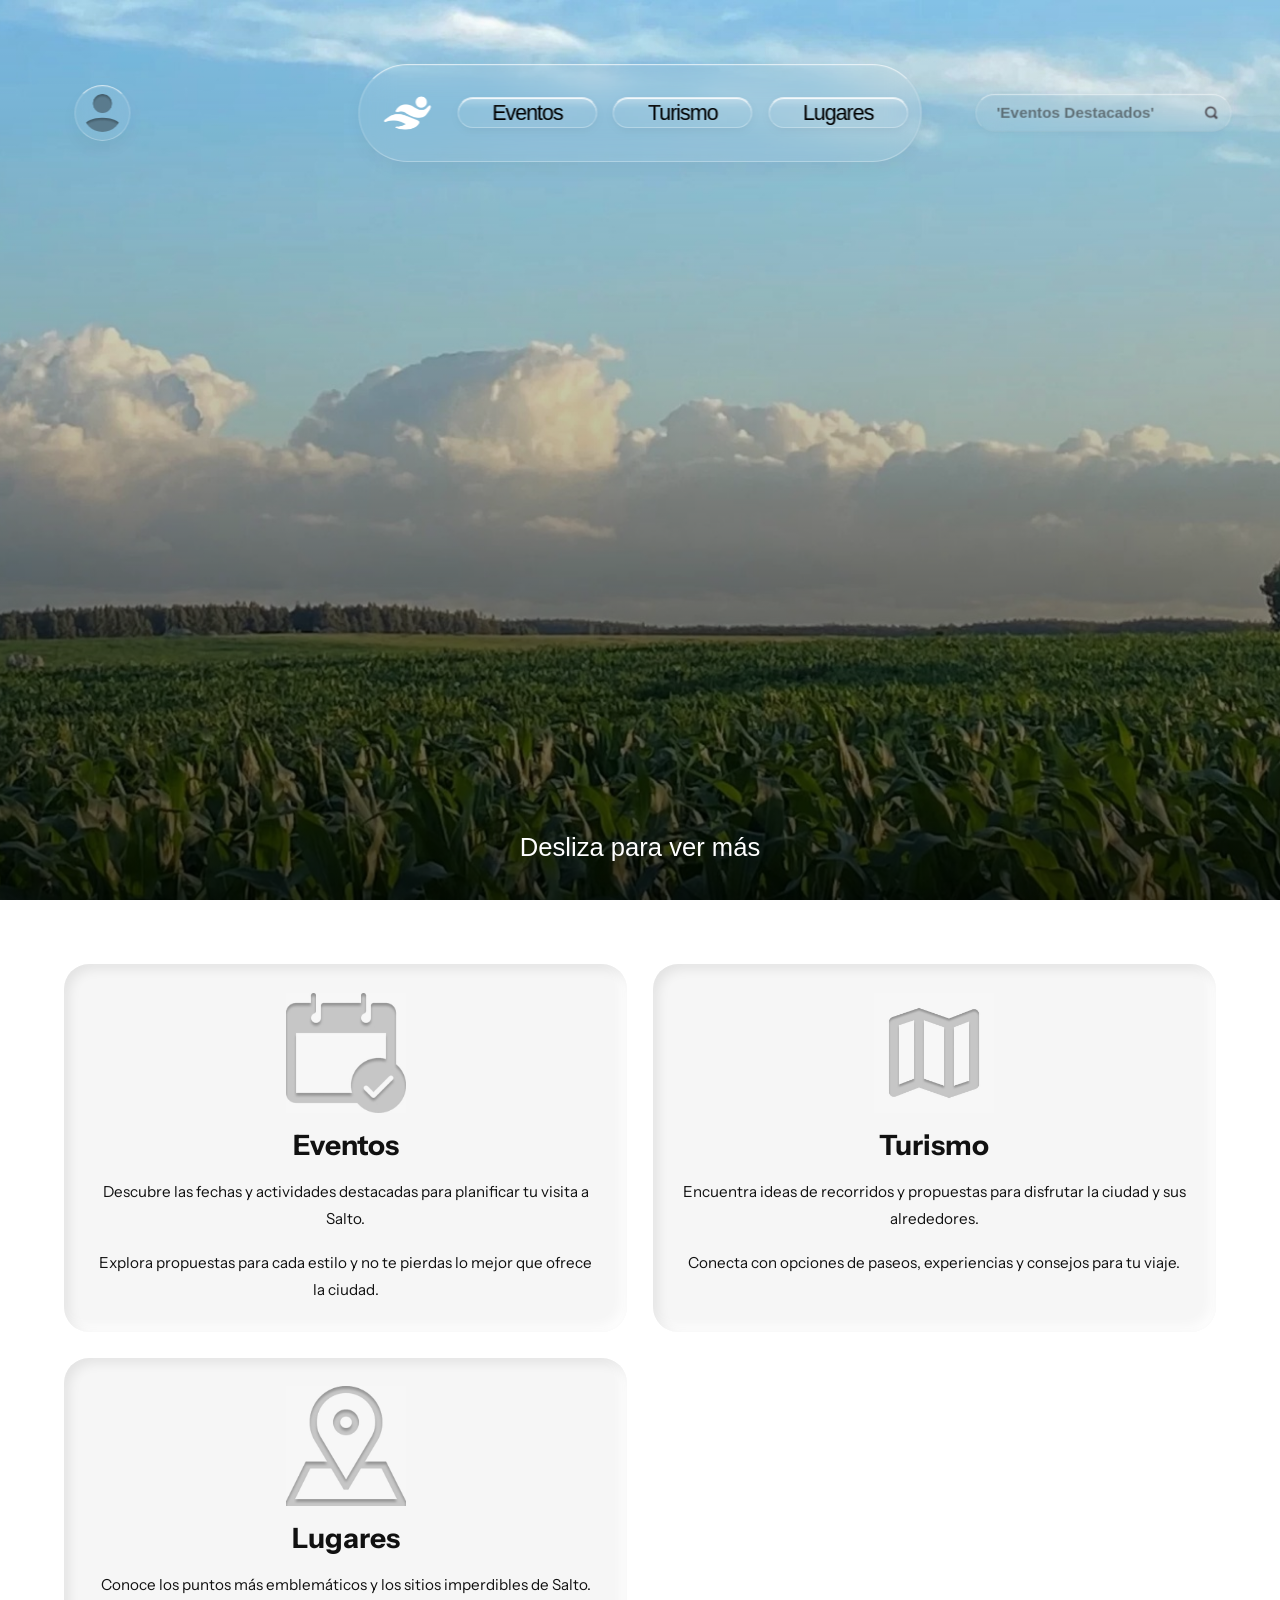
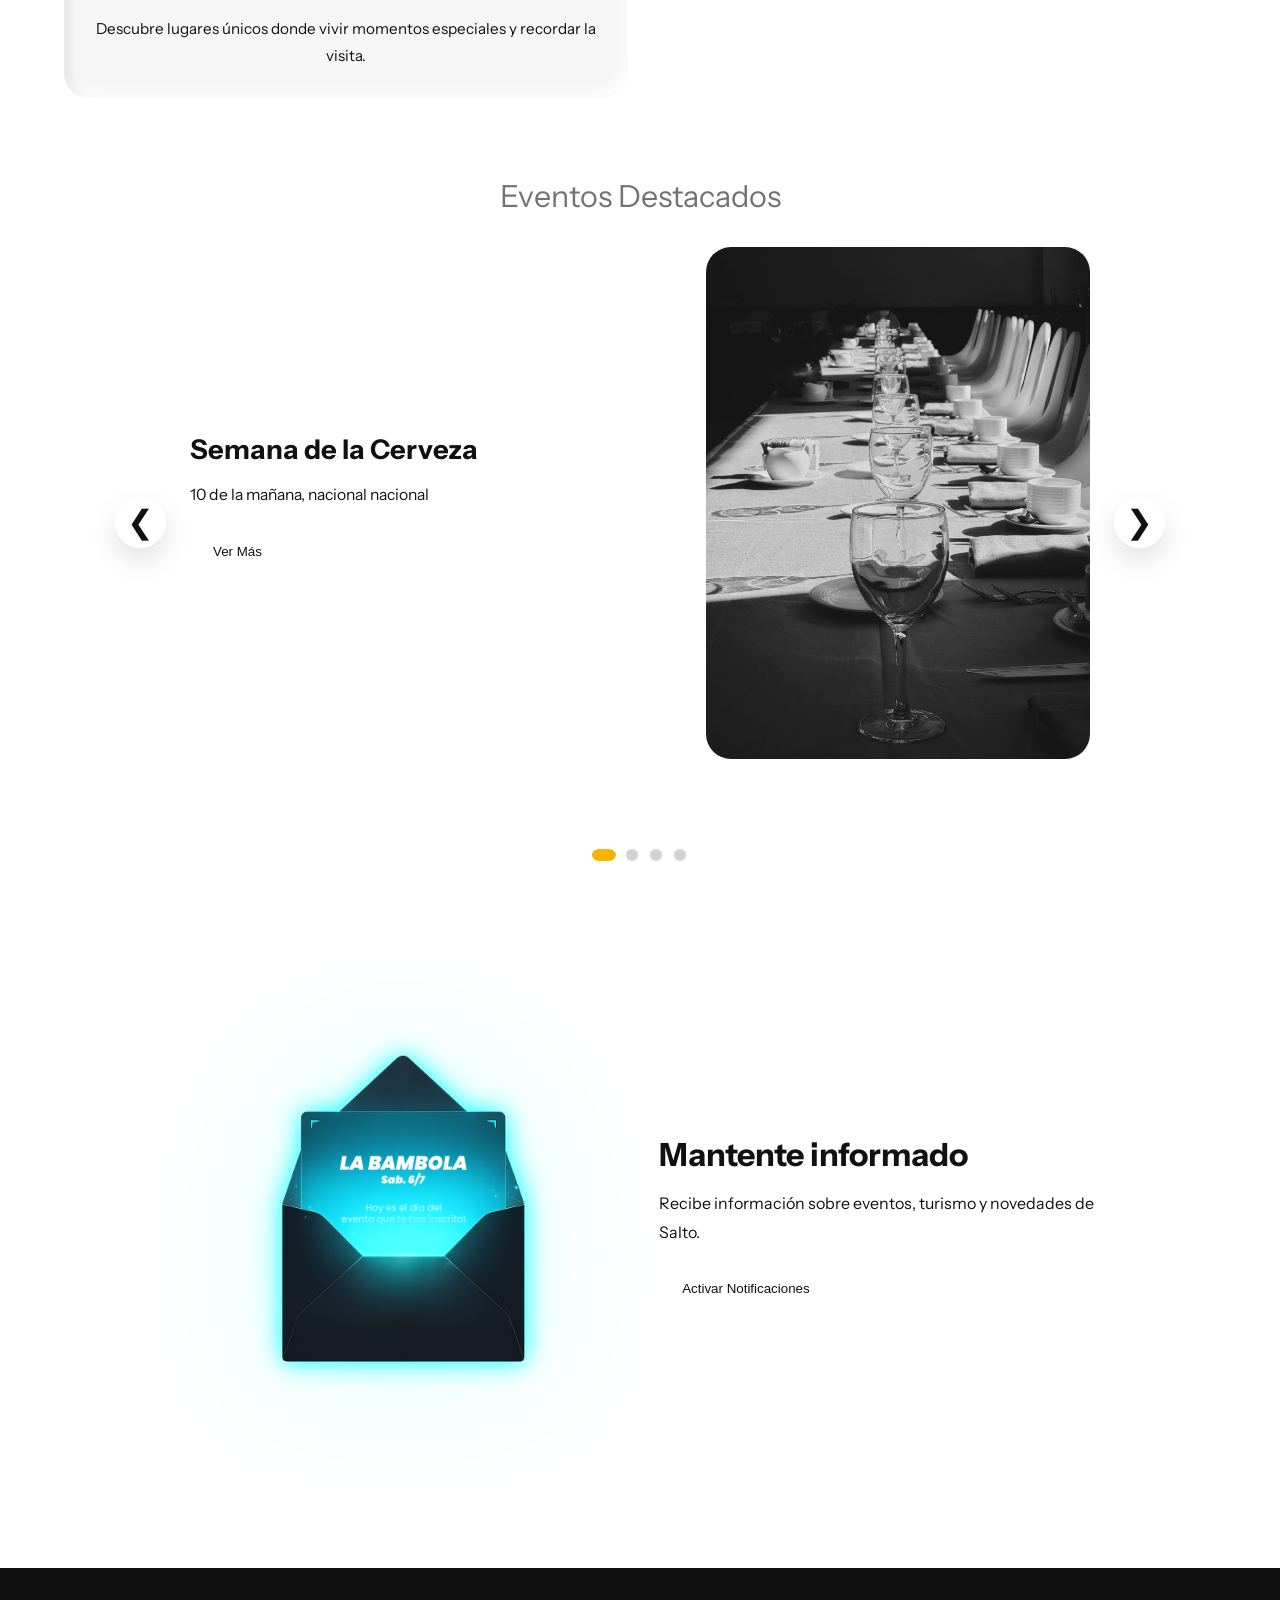
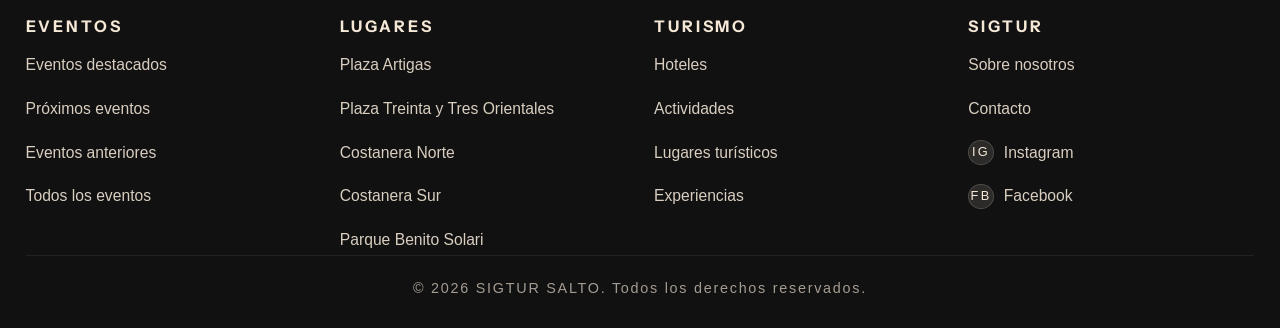
==== index.html @ a2dad2ca "proyecto actualizacion 14/6/2026" ====
<!DOCTYPE html>
<html lang="es">

<head>
    <meta charset="UTF-8">
    <meta name="viewport" content="width=device-width, initial-scale=1.0">
    <title>Sigtur Salto</title>
    <link rel="icon" href="/img/logoblanco.png">
    <link rel="preconnect" href="https://fonts.googleapis.com">
    <link rel="preconnect" href="https://fonts.gstatic.com" crossorigin>
    <link href="https://fonts.googleapis.com/css2?family=Montserrat:wght@300;400;500;600;700;800&family=Instrument+Sans:wght@300;400;500;600;700&display=swap"rel="stylesheet">
    <link rel="stylesheet" href="/css/estilos.css">
    <link rel="stylesheet" href="/css/intro.css">
</head>

<body>
    <div class="intro">
        <img src="/img/logoblanco.png">
    </div>
    <header class="menu-principal">
        <button class="hamburguesa">
            ☰
        </button>
        <nav class="menu">
            <a href="index.html" class="logo-link">
                <img src="/img/logoblanco.png" class="logo-menu" alt="Sigtur">
            </a>
            <a href="eventos.html">Eventos</a>
            <a href="turismo.html">Turismo</a>
            <a href="lugares.html">Lugares</a>
        </nav>

        <div class="barra-busqueda">
            <input type="text" placeholder="'Eventos Destacados'">
            <img src="/img/lupa.png" alt="Buscar">
        </div>

        <div class="perfil">
            <button class="perfil-btn">
                <img src="/img/user.png" alt="Perfil">
            </button>

            <div class="perfil-menu">
                <a href="#">Datos Personales</a>
                <a href="#">Configuración</a>
                <a href="#">Ayuda</a>
                <a href="#">Reportes</a>
                <a href="#">Cambiar Cuenta</a>
                <a href="#">Cerrar Sesión</a>
            </div>
        </div>

    </header>

    <section class="pantalla-inicio">
        <img class="imagen-inicio" src="/img/inicio.jpeg" alt="Salto">
        <div class="degradado-inferior"></div>
        <p class="texto-deslizar">
            Desliza para ver más
        </p>
    </section>


    <section class="seccion-features">

        <div class="feature">
            <img src="/img/eventos.jpeg" alt="Eventos">
            <h3>Eventos</h3>
            <p>Descubre las fechas y actividades destacadas para planificar tu visita a Salto.</p>
            <p>Explora propuestas para cada estilo y no te pierdas lo mejor que ofrece la ciudad.</p>
        </div>
        <div class="feature">
            <img src="/img/turismo.jpeg" alt="Turismo">
            <h3>Turismo</h3>
            <p>Encuentra ideas de recorridos y propuestas para disfrutar la ciudad y sus alrededores.</p>
            <p>Conecta con opciones de paseos, experiencias y consejos para tu viaje.</p>
        </div>
        <div class="feature">
            <img src="/img/lugares.jpeg" alt="Lugares">
            <h3>Lugares</h3>
            <p>Conoce los puntos más emblemáticos y los sitios imperdibles de Salto.</p>
            <p>Descubre lugares únicos donde vivir momentos especiales y recordar la visita.</p>
        </div>

    </section>

    <section class="seccion-eventos">
        <h2>Eventos Destacados</h2>
        <div class="carrusel">
            <button class="flecha izquierda">
                ❮
            </button>
            <div class="contenedor-slides">
                <div class="slide activo">
                    <div class="info-evento">
                        <h3>Semana de la Cerveza</h3>
                        <p>10 de la mañana, nacional nacional</p>
                        <button>Ver Más</button>
                    </div>
                    <img src="/img/evento1.jpg" alt="Evento">
                </div>
                <div class="slide">
                    <div class="info-evento">
                        <h3>Festival de Música</h3>
                        <p>Artistas nacionales e internacionales.</p>
                        <button>Ver Más</button>
                    </div>

                    <img src="/img/evento1.jpg" alt="Evento">
                </div>
                <div class="slide">
                    <div class="info-evento">
                        <h3>Encuentro Deportivo</h3>
                        <p>Competiciones y actividades para todos.</p>
                        <button>Ver Más</button>
                    </div>
                    <img src="/img/evento3.jpg" alt="Evento">
                </div>
                <div class="slide">
                    <div class="info-evento">
                        <h3>Fiesta Tradicional</h3>
                        <p>Cultura y gastronomía local.</p>
                        <button>Ver Más</button>
                    </div>
                    <img src="/img/evento4.jpg" alt="Evento">
                </div>
            </div>

            <button class="flecha derecha">
                ❯
            </button>

        </div>

        <div class="indicadores">
            <span class="indicador activo"></span>
            <span class="indicador"></span>
            <span class="indicador"></span>
            <span class="indicador"></span>
        </div>

    </section>

    <section class="seccion-notificaciones">

        <div class="contenedor-carta">
            <img src="/img/carta.png" alt="Carta" class="imagen-carta">
            <div class="texto-carta">
                <h2>Mantente informado</h2>
                <p>Recibe información sobre eventos, turismo y novedades de Salto.</p>
                <button>Activar Notificaciones</button>
            </div>
        </div>
    </section>

    <footer class="footer">
        <div class="footer-grid">
            <div class="footer-col">
                <h4>EVENTOS</h4>
                <a href="/html/eventos.html" class="footer-link">Eventos destacados</a>
                <a href="/html/eventos.html" class="footer-link">Próximos eventos</a>
                <a href="/html/eventos.html" class="footer-link">Eventos anteriores</a>
                <a href="/html/eventos.html" class="footer-link">Todos los eventos</a>
            </div>

            <div class="footer-col">
                <h4>LUGARES</h4>
                <a href="/html/plaza-artigas.html" class="footer-link">Plaza Artigas</a>
                <a href="/html/plaza-33.html" class="footer-link">Plaza Treinta y Tres Orientales</a>
                <a href="/html/costanera-norte.html" class="footer-link">Costanera Norte</a>
                <a href="/html/costanera-sur.html" class="footer-link">Costanera Sur</a>
                <a href="/html/plaza-flores.html" class="footer-link">Parque Benito Solari</a>
            </div>

            <div class="footer-col">
                <h4>TURISMO</h4>
                <a href="/html/lugares.html" class="footer-link">Hoteles</a>
                <a href="/html/lugares.html" class="footer-link">Actividades</a>
                <a href="/html/lugares.html" class="footer-link">Lugares turísticos</a>
                <a href="/html/lugares.html" class="footer-link">Experiencias</a>
            </div>

            <div class="footer-col footer-col--social">
                <h4>SIGTUR</h4>
                <a href="#" class="footer-link">Sobre nosotros</a>
                <a href="#" class="footer-link">Contacto</a>
                <a href="https://instagram.com/sigtur_salto" target="_blank" class="footer-link footer-link--icon">
                    <span class="social-icon">IG</span>Instagram
                </a>
                <a href="https://facebook.com/sigtur" target="_blank" class="footer-link footer-link--icon">
                    <span class="social-icon">FB</span>Facebook
                </a>
            </div>
        </div>
        </div>

        <div class="footer-bottom">
            <p>&copy; 2026 SIGTUR SALTO. Todos los derechos reservados.</p>
        </div>
    </footer>

    <script src="/js/script.js"></script>
</body>

</html>
---- css/estilos.css ----
﻿* {
    margin: 0;
    padding: 0;
    box-sizing: border-box;
}

:root {
    --site-max-width: 1400px;
    --section-gap: clamp(16px, 1.2vw, 30px);
    --card-padding: clamp(1.8rem, 2vw, 2.5rem);
    --menu-gap: clamp(14px, 1.2vw, 24px);
    --menu-padding: clamp(0.75rem, 1vw, 1.6rem);
    --button-font: clamp(1.35rem, 1.35vw, 2rem);
    --control-size: clamp(2.8rem, 3.2vw, 4.2rem);
    --text-lg: clamp(1rem, 1vw, 1.15rem);
    --text-xl: clamp(1.75rem, 2vw, 2.4rem);
    --text-xxl: clamp(2.1rem, 2.5vw, 3rem);
}

html {
    scroll-behavior: smooth;
}

body {
    font-family: 'Instrument Sans', sans-serif;
    background: #ffffff;
    overflow-x: hidden;
    color: #111;
}

a {
    text-decoration: none;
}

img {
    display: block;
    max-width: 100%;
}

/* excepiones de menu en fuentes */
.menu a:not(.logo-link),
.texto-deslizar,
.perfil-menu a,
.footer-brand p,
.footer-link,
.footer-bottom {
    font-family: 'Poppins', sans-serif;
}

/* menu */
.menu-principal {
    position: absolute;
    top: clamp(2rem, 2.5vw, 6rem);
    left: 50%;
    transform: translateX(-50%);
    width: min(92%, 1380px);
    display: flex;
    justify-content: center;
    align-items: center;
    gap: var(--menu-gap);
    z-index: 100;
}

.menu {
    display: flex;
    align-items: center;
    gap: var(--menu-gap);
    padding: var(--menu-padding);
    border-radius: 999px;
    background: rgba(255, 255, 255, .07);
    backdrop-filter: blur(16px);
    -webkit-backdrop-filter: blur(16px);
    border-top: 1px solid rgba(255, 255, 255, 0.65);
    border-left: 1px solid rgba(255, 255, 255, .20);
    border-right: 1px solid rgba(255, 255, 255, .20);
    border-bottom: 1px solid rgba(255, 255, 255, 0.3);
    box-shadow: inset 0 1px 1px rgba(255, 255, 255, .15), 0 8px 18px rgba(0, 0, 0, .04);
    margin: auto;
}

.hamburguesa {
    display: none;
    width: var(--control-size);
    height: var(--control-size);
    border: none;
    border-radius: 20px;
    background: rgba(255, 255, 255, .08);
    backdrop-filter: blur(16px);
    -webkit-backdrop-filter: blur(16px);
    border-top: 1px solid rgba(255, 255, 255, .65);
    border-left: 1px solid rgba(255, 255, 255, .20);
    border-right: 1px solid rgba(255, 255, 255, .20);
    border-bottom: 1px solid rgba(255, 255, 255, .3);
    box-shadow:
        inset 0 1px 1px rgba(255, 255, 255, .15),
        0 8px 18px rgba(0, 0, 0, .04);
    font-size: clamp(1.25rem, 2vw, 3rem);
    cursor: pointer;
    transition: .3s;
}

.hamburguesa:hover {
    transform: scale(1.08);
}

/* logo */
.logo-menu {
    width: clamp(70px, 5vw, 95px);
    height: clamp(70px, 5vw, 95px);
    object-fit: contain;
}

.menu a.logo-link {
    padding: 0;
    background: none;
    border: none;
    box-shadow: none;
}

.menu a.logo-link:hover {
    transform: none;
    background: none;
    box-shadow: none;
}

.menu a.logo-link::before {
    display: none;
}

.menu a.logo-link .logo-menu {
    transition: .35s;
}

.menu a.logo-link:hover .logo-menu {
    transform: scale(1.1);
}

/* botones */
.menu a:not(.logo-link) {
    position: relative;
    display: flex;
    justify-content: center;
    align-items: center;
    height: clamp(1rem, 4vw, 1rem);
    min-width: clamp(110px, 12vw, 140px);
    padding: clamp(0.9rem, 1vw, 1.2rem) clamp(0.75rem, 0.8vw, 1rem);
    border-radius: 22px;
    text-decoration: none;
    font-size: var(--button-font);
    font-weight: 450;
    line-height: 1.4;
    letter-spacing: -0.05em;
    color: #000000;
    background: rgba(255, 255, 255, .03);
    backdrop-filter: blur(24px);
    border-top: 1px solid rgba(255, 255, 255, 0.65);
    border-left: 1px solid rgba(255, 255, 255, .20);
    border-right: 1px solid rgba(255, 255, 255, .20);
    border-bottom: 1px solid rgba(255, 255, 255, 0.3);
    box-shadow: inset 0 1px 1px rgba(255, 255, 255, .92), 0 3px 8px rgba(0, 0, 0, .05);
    overflow: hidden;
    transition: .4s ease;
}

.menu a:not(.logo-link)::before {
    content: "";
    position: absolute;
    top: 0;
    left: 0;
    width: 100%;
    height: 35%;
    border-radius: 999px;
    background: linear-gradient(to bottom, rgba(255, 255, 255, .25), transparent);
}

.menu a:not(.logo-link):hover,
.menu a.pagina-activa {
    background: linear-gradient(270deg, #f7b500, #ffc400, #ffd84d, #ffea70);
    background-size: 300% 300%;
    animation: hoverGradientShift 3s ease infinite;
    color: black;
    transform: scale(1.1);
    box-shadow: 0 0 10px rgba(255, 196, 0, .6), 0 0 25px rgba(255, 196, 0, .4);
}

.barra-busqueda {
    width: clamp(220px, 20vw, 300px);
    height: clamp(2.4rem, 2.2vw, 3rem);
    display: flex;
    align-items: center;
    padding: 0 12px;
    border-radius: 100px;
    background: rgba(255, 255, 255, .05);
    backdrop-filter: blur(16px);
    -webkit-backdrop-filter: blur(16px);
    border-top: 1px solid rgba(255, 255, 255, .55);
    border-left: 1px solid rgba(255, 255, 255, .18);
    border-right: 1px solid rgba(255, 255, 255, .18);
    border-bottom: 1px solid rgba(140, 140, 140, .08);
    box-shadow:
        inset 0 1px 1px rgba(255, 255, 255, .12),
        0 2px 8px rgba(0, 0, 0, .03);
}

.menu-principal .barra-busqueda {
    position: absolute;
    right: clamp(1px, 4.5vw, 10px);
    top: 50%;
    transform: translateY(-50%);
    z-index: 100;
}

.barra-busqueda input {
    width: 100%;
    height: 100%;
    border: none;
    outline: none;
    background: transparent;
    font-size: clamp(0.85rem, 1.2vw, 1rem);
    font-weight: 700;
    color: #0f0f0f;
    padding-left: 8px;
}

.barra-busqueda input::placeholder {
    color: rgba(40, 40, 40, .55);
}

.barra-busqueda img {
    width: clamp(0.9rem, 1vw, 1rem);
    height: clamp(0.9rem, 1vw, 1rem);
    object-fit: contain;
    opacity: .85;
    cursor: pointer;
    transition: transform 0.3s ease;
}

.barra-busqueda img:hover {
    transform: scale(1.2);
}

.perfil {
    position: absolute;
    left: 3%;
    top: 50%;
    transform: translateY(-50%);
}

.perfil-btn {
    width: clamp(3.5rem, 4vw, 5.3rem);
    height: clamp(3.5rem, 4vw, 5.3rem);
    display: flex;
    justify-content: center;
    align-items: center;
    border-radius: 50px;
    background: rgba(255, 255, 255, .07);
    backdrop-filter: blur(16px);
    -webkit-backdrop-filter: blur(16px);
    border-top: 1px solid rgba(255, 255, 255, .65);
    border-left: 1px solid rgba(255, 255, 255, .20);
    border-right: 1px solid rgba(255, 255, 255, .20);
    border-bottom: 1px solid rgba(255, 255, 255, .3);
    box-shadow: inset 0 1px 1px rgba(255, 255, 255, .15), 0 8px 18px rgba(0, 0, 0, .04);
    cursor: pointer;
    transition:
        transform .35s cubic-bezier(.22, .61, .36, 1),
        box-shadow .35s ease;
}

.perfil-btn:hover {
    transform: translateY(-4px) scale(1.08);
    box-shadow: inset 0 1px 1px rgba(255, 255, 255, .2), 0 12px 28px rgba(0, 0, 0, .12);
}

.perfil-btn img {
    width: 70%;
    height: 70%;
    object-fit: contain;
    border-radius: 50px;
}

.perfil-menu {
    position: absolute;
    top: clamp(5.5rem, 4.2vw, 6rem);
    left: 0;
    width: clamp(200px, 16vw, 240px);
    background: rgba(255, 255, 255, .08);
    backdrop-filter: blur(5px);
    border-radius: 20px;
    border: 1px solid rgba(255, 255, 255, 0.5);
    padding: 10px;
    display: none;
    flex-direction: column;
    z-index: 999;
}

.perfil-menu a {
    color: black;
    padding: 12px 15px;
    border-radius: 12px;
    font-size: clamp(1rem, 1vw, 1.4rem);
    font-weight: 450;
    line-height: 1.7;
    letter-spacing: -0.08em;
    transition: .3s;
}

.perfil-menu a:hover {
    background: rgba(255, 255, 255, .25);
}

.perfil.activo .perfil-menu {
    display: flex;
}

/* inicio */
.pantalla-inicio {
    position: relative;
    height: 100vh;
}

.imagen-inicio {
    width: 100%;
    height: 100%;
    object-fit: cover;
}

.degradado-inferior {
    position: absolute;
    inset: 0;
    background: linear-gradient(to top, rgba(0, 0, 0, .75), rgba(0, 0, 0, .25), transparent);
}

.texto-deslizar {
    position: absolute;
    bottom: clamp(1.5rem, 3vw, 2.5rem);
    left: 50%;
    transform: translateX(-50%);
    color: white;
    font-size: clamp(1.4rem, 2vw, 2.2rem);
    font-weight: 400;
    z-index: 2;
    text-align: center;
}

/* features */
.seccion-features {
    width: min(90%, var(--site-max-width));
    margin: clamp(4rem, 5vw, 7rem) auto;
    display: grid;
    grid-template-columns: repeat(3, minmax(0, 1fr));
    gap: clamp(1.5rem, 2vw, 2.5rem);
}

.feature {
    background: #f6f6f6;
    border-radius: 25px;
    padding: clamp(2rem, 2vw, 3rem);
    text-align: center;
    box-shadow: inset 5px 5px 12px rgba(0, 0, 0, .08), inset -5px -5px 12px rgba(255, 255, 255, .9);
    transition: transform .45s ease, box-shadow .45s ease;
}

.feature:hover {
    transform: translateY(-5px) scale(1.05);
}

.feature img {
    width: clamp(90px, 10vw, 120px);
    margin: auto;
}

.feature h3 {
    margin-top: 15px;
    font-size: clamp(1.75rem, 2vw, 2.6rem);
    font-weight: 700;
}

.feature p {
    margin-top: 1rem;
    font-size: clamp(0.95rem, 0.95vw, 1.05rem);
    line-height: 1.8;
}

/* eventos */
.seccion-eventos {
    width: min(90%, var(--site-max-width));
    margin: clamp(5rem, 6vw, 8rem) auto;
}

.seccion-eventos h2 {
    text-align: center;
    margin-bottom: clamp(2rem, 2.5vw, 3rem);
    font-size: clamp(1.9rem, 2vw, 2.4rem);
    font-weight: 400;
    color: rgba(0, 0, 0, .55);
    position: relative;
    z-index: 1;
}

.carrusel {
    display: flex;
    align-items: center;
    justify-content: center;
    gap: clamp(18px, 2vw, 30px);
    flex-wrap: wrap;
    margin-top: clamp(1.5rem, 1.5vw, 1.5rem);
}

.flecha {
    border: none;
    background: rgba(255, 255, 255, 0.9);
    width: clamp(3.2rem, 3.5vw, 4rem);
    height: clamp(3.2rem, 3.5vw, 4rem);
    border-radius: 50%;
    display: flex;
    align-items: center;
    justify-content: center;
    color: #111;
    font-size: clamp(2rem, 2vw, 3rem);
    cursor: pointer;
    box-shadow: 0 12px 28px rgba(0, 0, 0, 0.12);
    transition: transform 0.25s ease, background 0.25s ease;
}

.flecha:hover {
    transform: scale(1.08);
    background: rgba(255, 255, 255, 1);
}

.contenedor-slides {
    width: min(100%, 70vw);
    max-width: 1000px;
    position: relative;
    min-height: 380px;
    padding-bottom: clamp(2rem, 3vw, 3.5rem);
}

.slide {
    display: none;
    position: relative;
    align-items: center;
    justify-content: space-between;
    gap: clamp(1.5rem, 2vw, 2.5rem);
}

.slide.activo {
    display: flex;
    animation: fadeSlide .75s ease;
}

.slide img {
    width: clamp(260px, 35vw, 500px);
    border-radius: 25px;
    object-fit: cover;
}

.info-evento {
    max-width: clamp(280px, 28vw, 420px);
}

.info-evento h3 {
    font-size: clamp(1.7rem, 2vw, 2.4rem);
    margin-bottom: 15px;
}

.info-evento p {
    font-size: clamp(0.98rem, 0.95vw, 1.05rem);
    line-height: 1.8;
}

.info-evento button,
.texto-carta button {
    margin-top: 20px;
    padding: clamp(0.9rem, 1vw, 1.1rem) clamp(1.4rem, 1.8vw, 1.8rem);
    border: none;
    border-radius: 999px;
    cursor: pointer;
    background: transparent;
    color: inherit;
    transition: transform .45s ease, background .4s ease, box-shadow .4s ease, color .18s ease;
}

.info-evento button:hover,
.texto-carta button:hover {
    background: linear-gradient(270deg, #f7b500, #ffc400, #ffd84d, #ffea70);
    background-size: 300% 300%;
    animation: hoverGradientShift 6s ease infinite;
    color: black;
    transform: scale(1.1);
    box-shadow: 0 0 10px rgba(255, 196, 0, .6), 0 0 25px rgba(255, 196, 0, .4);
}

.indicadores {
    display: flex;
    justify-content: center;
    gap: clamp(8px, 1vw, 12px);
    margin-top: clamp(3rem, 4vw, 5rem);
}

.indicador {
    width: clamp(10px, 1vw, 12px);
    height: clamp(10px, 1vw, 12px);
    border-radius: 50%;
    background: #d2d2d2;
    cursor: pointer;
    transition: transform 0.35s cubic-bezier(0.22, 1, 0.36, 1), background 0.25s ease, width 0.35s cubic-bezier(0.22, 1, 0.36, 1);
}

.indicador:hover {
    transform: scale(1.2);
}

.indicador.activo {
    background: #f7b500;
    width: clamp(16px, 1.6vw, 22px);
    transform: scaleX(1.2);
    border-radius: 999px;
}

/* carta */
.seccion-notificaciones {
    padding: clamp(4rem, 5vw, 7rem) 0;
}

.contenedor-carta {
    width: min(90%, var(--site-max-width));
    margin: auto;
    display: flex;
    align-items: center;
    justify-content: center;
    gap: clamp(1.5rem, 3vw, 4rem);
    flex-wrap: wrap;
}

.imagen-carta {
    width: clamp(250px, 34vw, 500px);
    filter: drop-shadow(0 0 13px #00ffff) drop-shadow(0 0 60px rgba(0, 255, 255, .15));
    transition: .4s;
}

.imagen-carta:hover {
    transform: translateY(-10px);
}

.texto-carta {
    max-width: clamp(280px, 34vw, 520px);
}

.texto-carta h2 {
    margin-bottom: 15px;
    font-size: clamp(2rem, 2.2vw, 2.8rem);
}

.texto-carta p {
    font-size: clamp(1rem, 1vw, 1.1rem);
    line-height: 1.8;
}

/* FOOTER */
.footer {
    background: #111;
    color: #d9c8b2;
    padding: clamp(3rem, 3vw, 5rem) clamp(1.5rem, 2vw, 2.5rem) clamp(2rem, 2.5vw, 3.5rem);
    margin-top: clamp(4rem, 5vw, 6rem);
}

.footer-grid {
    display: grid;
    grid-template-columns: repeat(4, minmax(160px, 1fr));
    gap: clamp(1.75rem, 1.5vw, 2.8rem);
    max-width: 1320px;
    margin: 0 auto;
}

.footer-col {
    display: flex;
    flex-direction: column;
    gap: 14px;
}

.footer-col h4 {
    font-size: clamp(1rem, 1vw, 1.1rem);
    letter-spacing: .18em;
    text-transform: uppercase;
    margin: 0;
    color: #f5e8d7;
}

.footer-link {
    color: rgba(245, 232, 216, .88);
    text-decoration: none;
    font-size: clamp(0.98rem, 0.95vw, 1rem);
    line-height: 1.9;
    transition: color .25s ease, transform .25s ease;
}

.footer-link:hover {
    color: #fff;
    transform: translateX(4px);
}

.footer-link--icon {
    display: inline-flex;
    align-items: center;
    gap: 10px;
}

.social-icon {
    display: inline-flex;
    align-items: center;
    justify-content: center;
    width: clamp(24px, 2vw, 28px);
    height: clamp(24px, 2vw, 28px);
    border-radius: 50%;
    background: rgba(245, 232, 216, .12);
    border: 1px solid rgba(245, 232, 216, .16);
    color: #f5e8d7;
    font-size: clamp(0.8rem, 0.95vw, 0.9rem);
    text-transform: uppercase;
    letter-spacing: .18em;
}

.footer-bottom {
    text-align: center;
    padding-top: clamp(1.5rem, 1.8vw, 2.4rem);
    border-top: 1px solid rgba(255, 255, 255, .08);
    color: rgba(245, 232, 216, .7);
    font-size: clamp(0.9rem, 0.95vw, 1rem);
    letter-spacing: .12em;
    opacity: .92;
    font-family: Poppins, sans-serif;
}

@media(max-width:1120px) {
    .footer-grid {
        grid-template-columns: repeat(2, minmax(160px, 1fr));
    }

    .footer-brand {
        grid-column: span 2;
    }
}

@media(max-width:780px) {
    .footer {
        padding: clamp(2.5rem, 4vw, 3.5rem) clamp(1.2rem, 4vw, 2rem) clamp(1.5rem, 4vw, 2.2rem);
    }

    .footer-grid {
        grid-template-columns: 1fr;
        gap: clamp(1.5rem, 3vw, 2rem);
    }

    .footer-brand {
        grid-column: span 1;
    }

    .footer-col h4 {
        font-size: clamp(0.95rem, 1vw, 1rem);
    }

    .footer-link {
        font-size: clamp(0.95rem, 1vw, 1rem);
    }

    .footer-bottom {
        font-size: clamp(0.85rem, 1vw, 0.95rem);
    }
}

@keyframes fade {
    from {
        opacity: 0;
        transform: translateY(20px);
    }

    to {
        opacity: 1;
        transform: translateY(0);
    }
}

@keyframes fadeSlide {
    from {
        opacity: 0;
        transform: translateY(24px) scale(0.96);
    }

    60% {
        opacity: 0.75;
        transform: translateY(8px) scale(1.02);
    }

    to {
        opacity: 1;
        transform: translateY(0) scale(1);
    }
}

@keyframes hoverGradientShift {
    0% {
        background-position: 0% 50%;
    }

    50% {
        background-position: 100% 50%;
    }

    100% {
        background-position: 0% 50%;
    }
}

/* responsive */
@media (min-width: 2560px) {
    .menu-principal {
        top: 6.5rem;
        width: min(86%, 1650px);
    }

    .menu {
        gap: 2rem;
        padding: 1.4rem 2rem;
    }

    .feature {
        padding: 3.5rem;
    }

    .contenedor-slides {
        max-width: 1080px;
    }

    .imagen-carta {
        width: clamp(340px, 24vw, 560px);
    }
}

@media (min-width: 1921px) and (max-width: 2559px) {
    .menu-principal {
        top: 6rem;
        width: min(90%, 1500px);
    }

    .menu {
        gap: clamp(18px, 1.4vw, 26px);
        padding: 1.3rem 1.8rem;
    }

    .feature {
        padding: 3rem;
    }
}

@media (min-width: 1367px) and (max-width: 1920px) {
    .menu-principal {
        top: 5rem;
    }

    .seccion-features {
        grid-template-columns: repeat(3, minmax(0, 1fr));
    }

    .contenedor-slides {
        width: 68vw;
    }
}

@media (min-width: 901px) and (max-width: 1366px) {
    .menu-principal {
        top: 4rem;
        width: min(94%, 1240px);
    }

    .seccion-features {
        grid-template-columns: repeat(2, minmax(0, 1fr));
        gap: clamp(1rem, 2vw, 2rem);
    }

    .feature {
        padding: clamp(1.8rem, 2vw, 2.8rem);
    }

    .carrusel {
        gap: clamp(14px, 2vw, 24px);
    }

    .contenedor-slides {
        width: min(90%, 900px);
    }

    .slide {
        gap: clamp(1rem, 2vw, 1.8rem);
    }

    .slide img {
        width: clamp(220px, 30vw, 420px);
    }
}

@media (max-width: 900px) {
    .menu-principal {
        top: 1.5rem;
        width: 95%;
    }

    .hamburguesa {
        display: flex;
        justify-content: center;
        align-items: center;
        position: absolute;
        right: 0;
        top: 0;
        z-index: 1002;
    }

    .menu {
        position: absolute;
        top: 80px;
        right: 0;
        left: auto;
        width: clamp(240px, 62vw, 320px);
        display: none;
        flex-direction: column;
        padding: 18px;
        border-radius: 24px;
        background: rgba(255, 255, 255, .08);
        backdrop-filter: blur(18px);
        transform: none;
    }

    .menu.activo {
        display: flex;
    }

    .menu .logo-link {
        display: none;
    }

    .menu a:not(.logo-link) {
        width: 100%;
        min-width: unset;
        font-size: clamp(1rem, 1.2vw, 1.2rem);
        padding: clamp(0.85rem, 1vw, 1rem);
    }

    .barra-busqueda {
        position: absolute;
        left: 70px;
        top: 14px;
        width: clamp(150px, 32vw, 220px);
        height: clamp(2.4rem, 3vw, 2.8rem);
    }

    .perfil {
        left: 0;
        top: 0;
        transform: none;
    }

    .perfil-btn {
        width: clamp(2.8rem, 4vw, 3.6rem);
        height: clamp(2.8rem, 4vw, 3.6rem);
    }

    .perfil-menu {
        top: 70px;
        width: clamp(180px, 40vw, 220px);
    }

    .perfil-menu a {
        font-size: clamp(0.95rem, 1vw, 1.1rem);
    }

    .texto-deslizar {
        font-size: clamp(1.1rem, 2.5vw, 1.6rem);
    }

    .seccion-features {
        grid-template-columns: 1fr;
    }

    .feature {
        padding: clamp(1.25rem, 2vw, 1.8rem);
    }

    .feature h3 {
        font-size: clamp(1.4rem, 2vw, 1.9rem);
    }

    .feature p {
        font-size: clamp(0.9rem, 1vw, 1rem);
    }

    .carrusel {
        flex-direction: column;
        gap: clamp(1rem, 2vw, 1.8rem);
    }

    .contenedor-slides {
        width: 100%;
    }

    .slide {
        flex-direction: column;
        align-items: center;
    }

    .slide img {
        width: 100%;
        max-width: clamp(260px, 60vw, 420px);
    }

    .info-evento {
        width: 100%;
    }

    .seccion-notificaciones {
        padding: clamp(3rem, 4vw, 4.5rem) 0;
    }

    .contenedor-carta {
        flex-direction: column;
        align-items: center;
        text-align: center;
        gap: clamp(1.5rem, 4vw, 3rem);
    }

    .imagen-carta {
        width: clamp(220px, 60vw, 380px);
    }

    .texto-carta {
        max-width: clamp(280px, 80vw, 460px);
    }

    .footer {
        padding: clamp(2.5rem, 4vw, 3.5rem) clamp(1rem, 4vw, 1.8rem) clamp(1.5rem, 4vw, 2.2rem);
    }

    .footer-grid {
        grid-template-columns: 1fr;
        gap: clamp(1.25rem, 3vw, 1.8rem);
    }

    .footer-bottom {
        font-size: clamp(0.8rem, 1vw, 0.95rem);
    }
}
---- css/intro.css ----
﻿.intro {
 position: fixed;
 top: 0;
 left: 0;
 width: 100%;
 height: 100vh;
 display: flex;
 justify-content: center;
 align-items: center;
 z-index: 9999;
 /* animacion gradient */
 background: linear-gradient(270deg, #0c0c0c, #2b4346, #1a2a3a, #0c0c0c);
 background-size: 800% 800%;
 animation: gradientShift 8s linear infinite, fadeOut 0.8s forwards;
 animation-delay: 0s, 0.8s;
}

.intro img {
 width: clamp(200px, 14vw, 250px);
 animation: logoAnim 1.5s ease;
}

@keyframes fadeOut {
 to {
 opacity: 0;
 visibility: hidden;
 }
}

@keyframes logoAnim {
 from {
 opacity: 0;
 transform: scale(0.4);
 }

 to {
 opacity: 1;
 transform: scale(1.5);
 }
}

@keyframes gradientShift {
 0% { background-position: 0% 50%; }
 50% { background-position: 100% 50%; }
 100% { background-position: 0% 50%; }
}
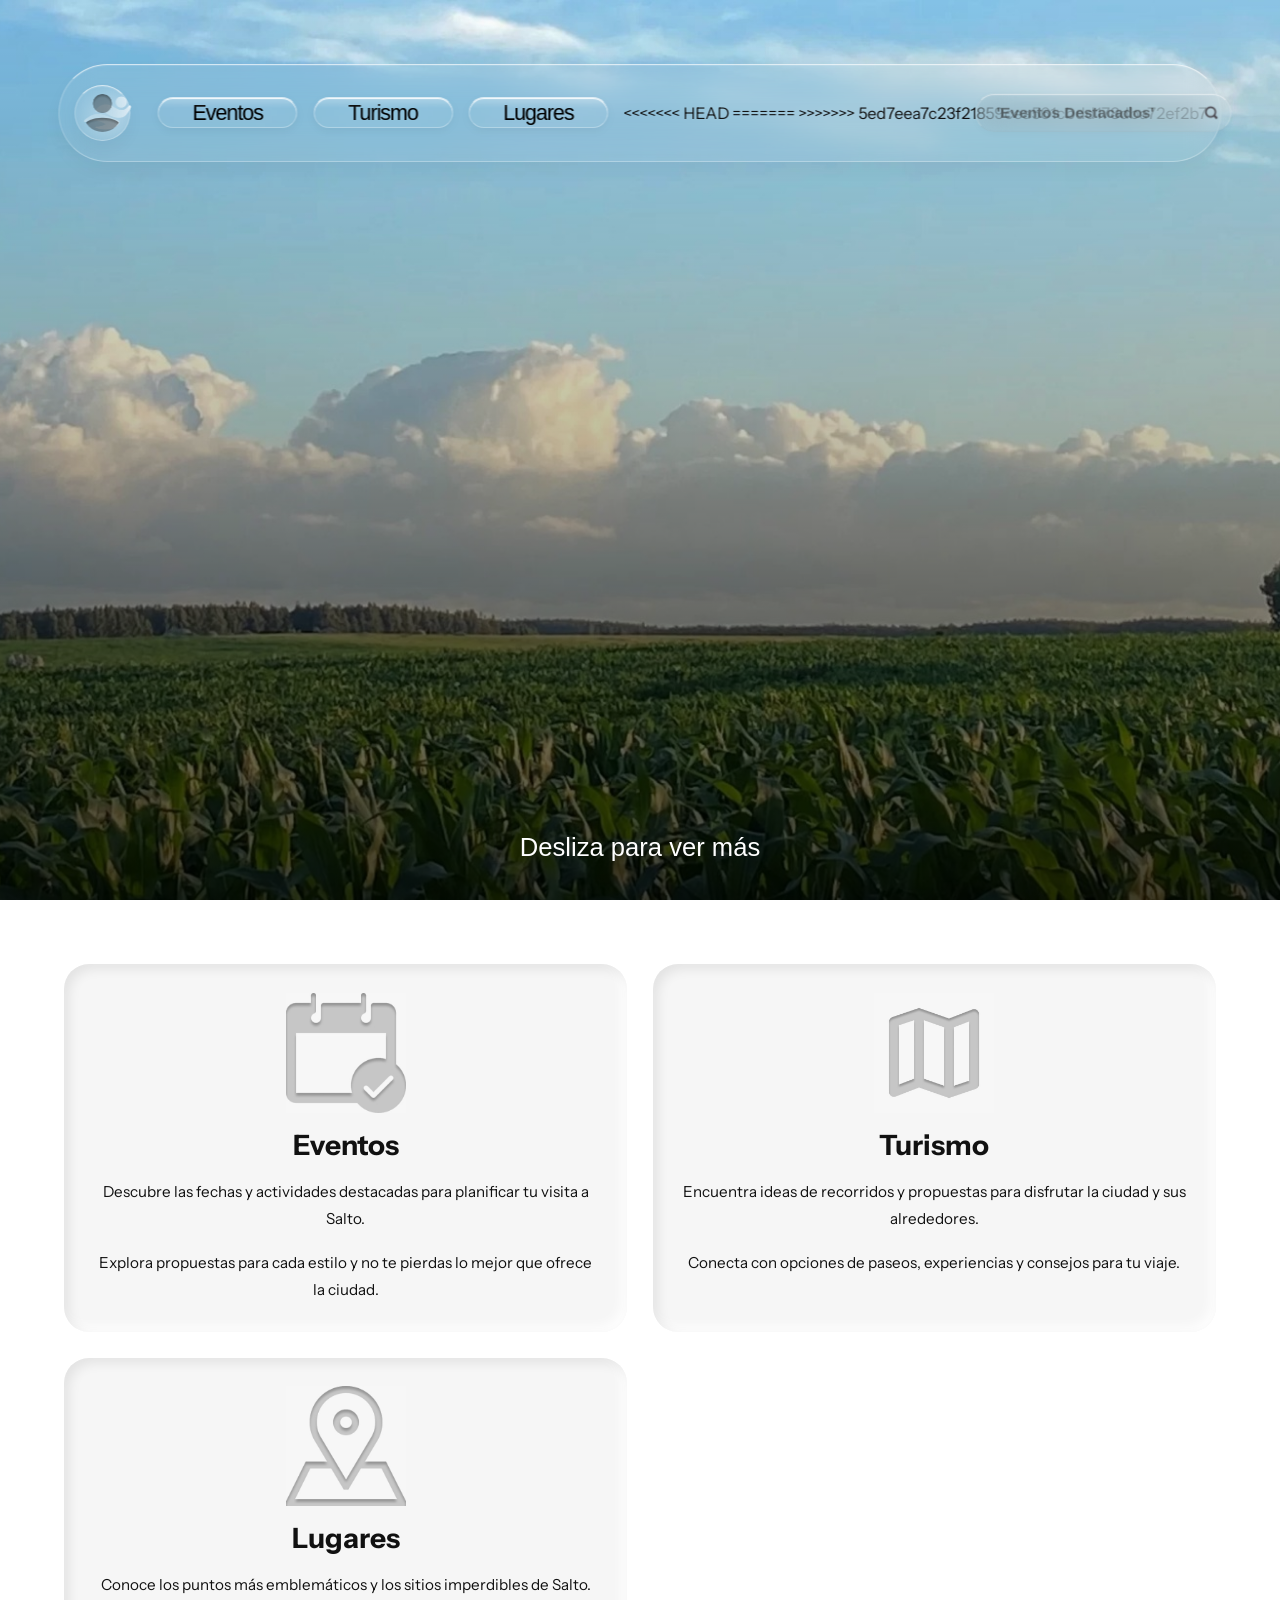
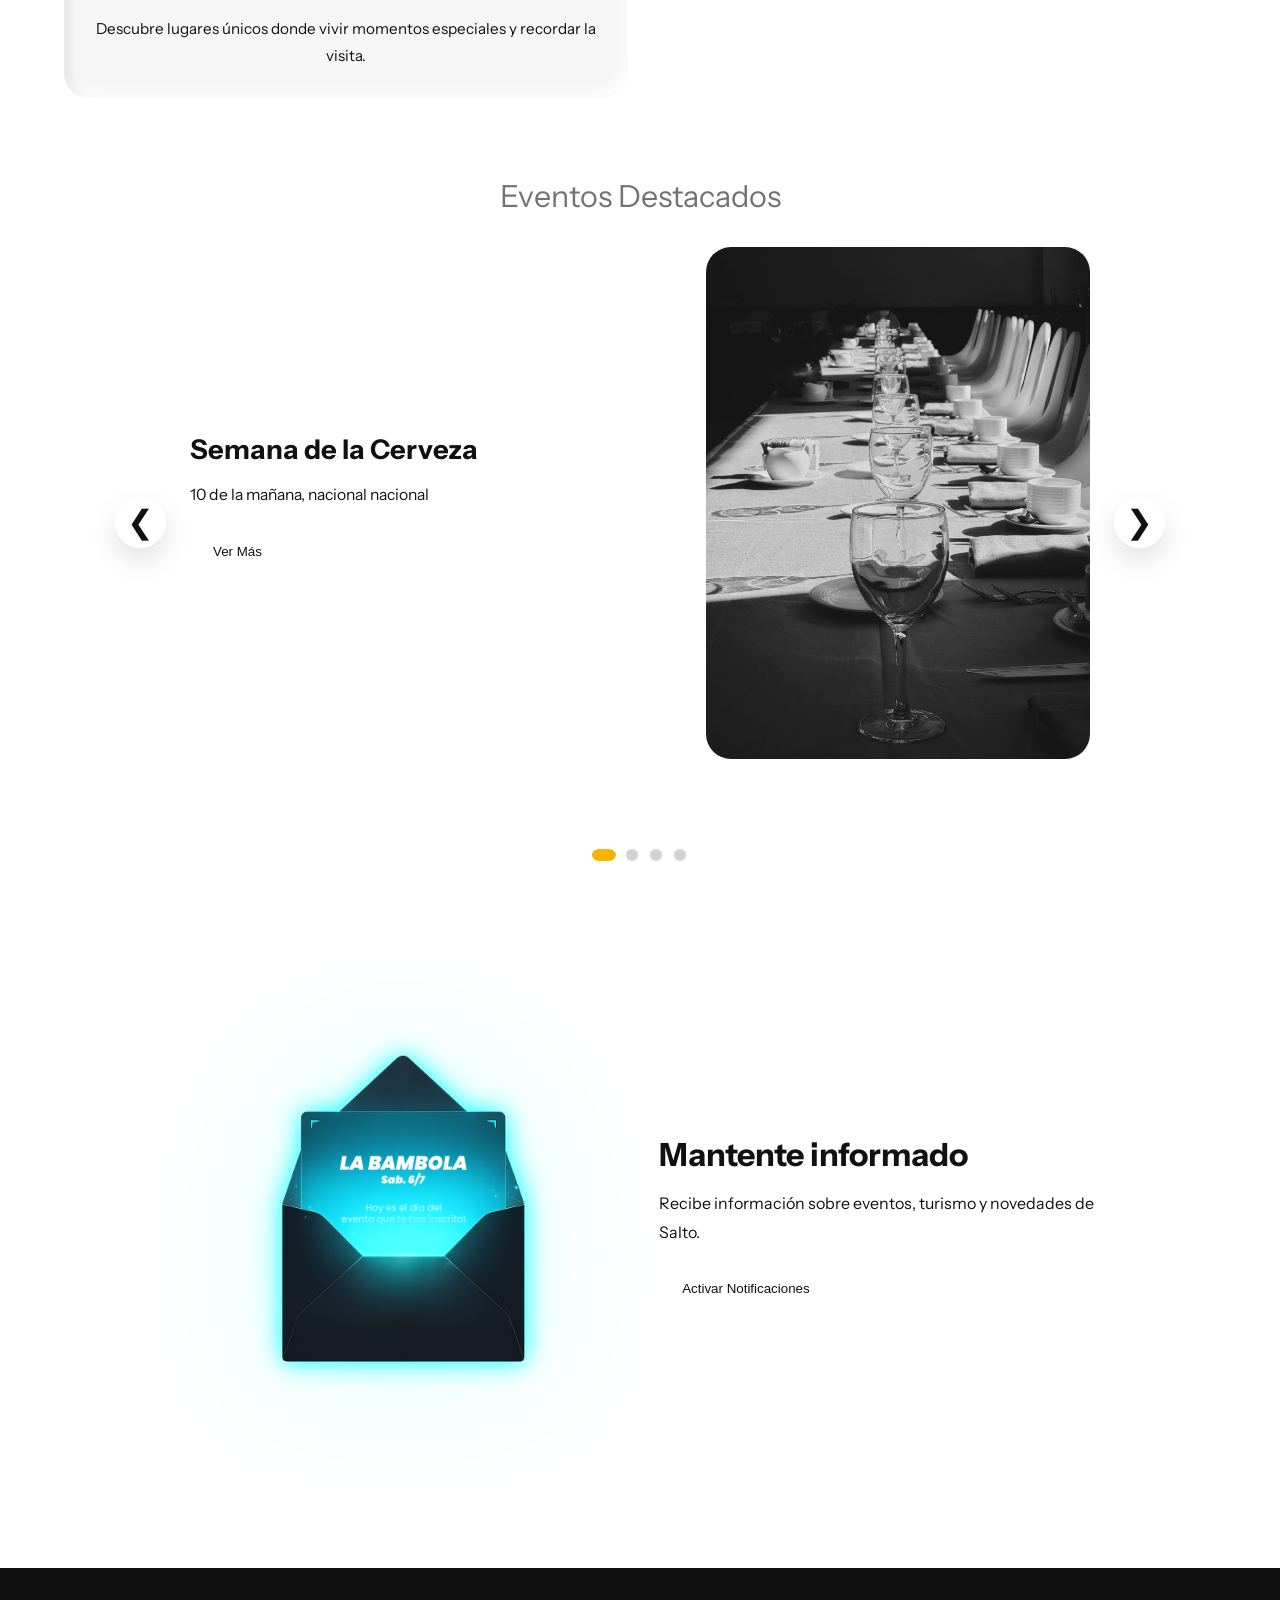
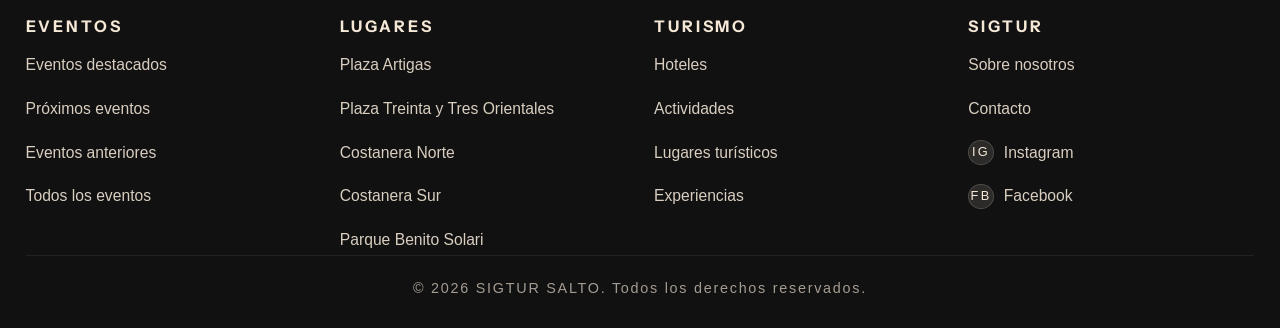
==== commit 5f2d8e04: "Actualizacion 16/6" ====
--- a/index.html
+++ b/index.html
@@ -28,6 +28,10 @@
             <a href="eventos.html">Eventos</a>
             <a href="turismo.html">Turismo</a>
             <a href="lugares.html">Lugares</a>
+<<<<<<< HEAD
+            
+=======
+>>>>>>> 5ed7eea7c23f21859cea561cbdd178dba72ef2b7
         </nav>
 
         <div class="barra-busqueda">
@@ -41,11 +45,17 @@
             </button>
 
             <div class="perfil-menu">
+<<<<<<< HEAD
+                <a href="login.html">Datos Personales</a>
+                <a href="configuracion.html">Configuración</a>
+                <a href="soporte.html">Soporte</a>
+=======
                 <a href="#">Datos Personales</a>
                 <a href="#">Configuración</a>
                 <a href="#">Ayuda</a>
                 <a href="#">Reportes</a>
                 <a href="#">Cambiar Cuenta</a>
+>>>>>>> 5ed7eea7c23f21859cea561cbdd178dba72ef2b7
                 <a href="#">Cerrar Sesión</a>
             </div>
         </div>
